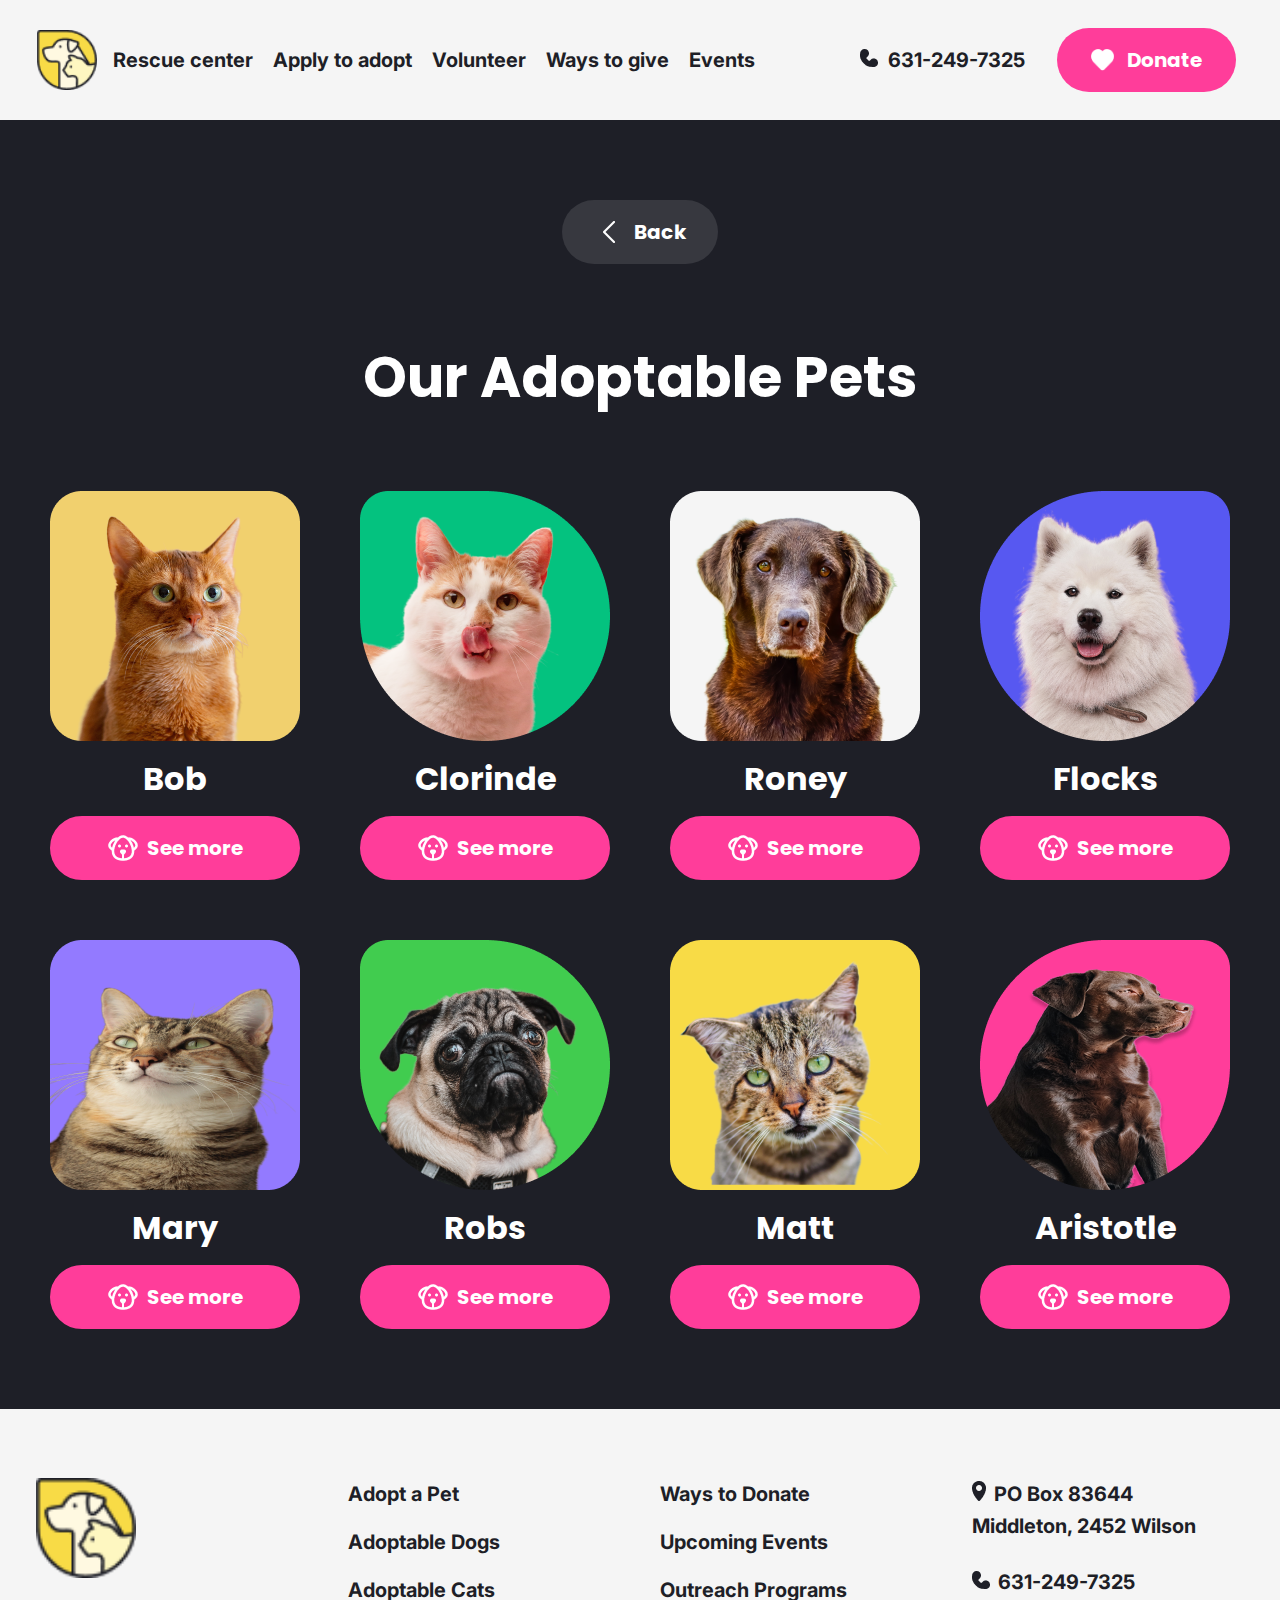
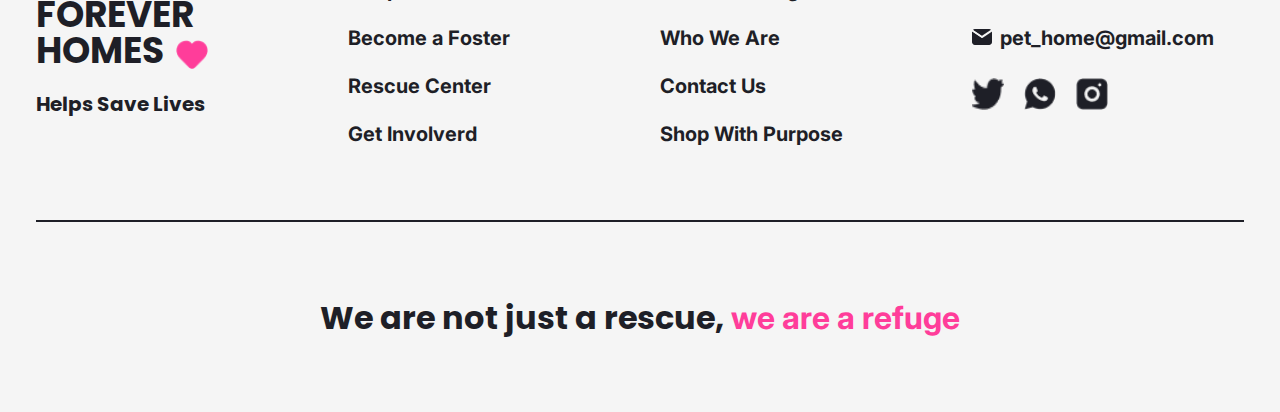
==== adoptables-page.html @ 476a66ca "Added adoptables page" ====
<!DOCTYPE html>
<html lang="en">
<head>
    <meta charset="UTF-8">
    <meta name="viewport" content="width=device-width, initial-scale=1.0">
    <title>Rescue Center</title>

    <link rel="preconnect" href="https://fonts.googleapis.com">
    <link rel="preconnect" href="https://fonts.gstatic.com" crossorigin>
    <link href="https://fonts.googleapis.com/css2?family=Poppins:ital,wght@0,100;0,200;0,300;0,400;0,500;0,600;0,700;0,800;0,900;1,100;1,200;1,300;1,400;1,500;1,600;1,700;1,800;1,900&display=swap" rel="stylesheet">
    <link href="https://fonts.googleapis.com/css2?family=Inter:wght@100..900&family=Poppins:ital,wght@0,100;0,200;0,300;0,400;0,500;0,600;0,700;0,800;0,900;1,100;1,200;1,300;1,400;1,500;1,600;1,700;1,800;1,900&display=swap" rel="stylesheet">

    <link rel="stylesheet" href="adoptables-style.css">
</head>
<body>

    <header>
        <div class="navbar">
            <div class="left-options">
                <img class="logotype" src="./assets/icons/logo.png">
                <ul>
                    <li><a>Rescue center</a></li>
                    <li><a href="#">Apply to adopt</a></li>
                    <li><a href="#">Volunteer</a></li>
                    <li><a href="#">Ways to give</a></li>
                    <li><a href="#">Events</a></li>
                </ul>
            </div>

            <div class="right-options">
                <a><img src="./assets/icons/phone-icon.png">631-249-7325</a>        
                <button id="donate"><img src="./assets/icons/heart-icon.png">Donate</button>
            </div>            
        </div>
    </header>

    <section class="stats-block">
        <div class="main-content">
            <div class="text-info">
                <button id="back-btn"><img src="assets/icons/back-arrow.png">Back</button>
                <h2>Our Adoptable Pets</h2>
            </div>

            <div class="carousel">
                <div>
                    <img src="assets/images/bob.png">
                    <p>Bob</p>
                    <button id="see-more"><img src="assets/icons/white-dog-icon.png" alt="">See more</button>
                </div>

                <div>
                    <img src="assets/images/clorinde.png">
                    <p>Clorinde</p>
                    <button id="see-more"><img src="assets/icons/white-dog-icon.png" alt="">See more</button>
                </div>

                <div>
                    <img src="assets/images/roney.png">
                    <p>Roney</p>
                    <button id="see-more"><img src="assets/icons/white-dog-icon.png" alt="">See more</button>
                </div>

                <div>
                    <img src="assets/images/flocks.png">
                    <p>Flocks</p>
                    <button id="see-more"><img src="assets/icons/white-dog-icon.png" alt="">See more</button>
                </div>

                <div>
                    <img src="assets/images/mary.png">
                    <p>Mary</p>
                    <button id="see-more"><img src="assets/icons/white-dog-icon.png" alt="">See more</button>
                </div>

                <div>
                    <img src="assets/images/robs.png">
                    <p>Robs</p>
                    <button id="see-more"><img src="assets/icons/white-dog-icon.png" alt="">See more</button>
                </div>

                <div>
                    <img src="assets/images/matt.png">
                    <p>Matt</p>
                    <button id="see-more"><img src="assets/icons/white-dog-icon.png" alt="">See more</button>
                </div>

                <div>
                    <img src="assets/images/aristotle.png">
                    <p>Aristotle</p>
                    <button id="see-more"><img src="assets/icons/white-dog-icon.png" alt="">See more</button>
                </div>
            </div>
        </div>
    </section>

    <footer>
        <div class="footer-content">
            <div class="links-block">
                <div class="logo">
                    <img src="assets/icons/logo.png">
                    <p class="name">FOREVER </br>
                        HOMES<img src="assets/icons/pink-heart-icon.png"></p>
                    <p class="logo-text">Helps Save Lives</p>
                </div> 

                <article>
                    <a>Adopt a Pet</a>
                    <a>Adoptable Dogs</a>
                    <a>Adoptable Cats</a>
                    <a>Become a Foster</a>
                    <a>Rescue Center</a>
                    <a>Get Involverd</a>
                </article>

                <article>
                    <a>Ways to Donate</a>
                    <a>Upcoming Events</a>
                    <a>Outreach Programs</a>
                    <a>Who We Are</a>
                    <a>Contact Us</a>
                    <a>Shop With Purpose</a>
                </article>

                <div class="contacts">
                    <div class="contacts-info">
                        <p><img src="assets/icons/location.png">PO Box 83644 </br>
                        Middleton, 2452 Wilson</p>
                        <p><img src="assets/icons/phone-icon.png">631-249-7325</p>
                        <p><img src="assets/icons/mail.png">pet_home@gmail.com</p>
                    </div>

                    <div class="socials">
                        <img src="assets/icons/twitter-icon.png">
                        <img src="assets/icons/whatsapp-icon.png">
                        <img src="assets/icons/instagram-icon.png">
                    </div>
                </div>
            </div>

            <div class="divider"></div>

            <div class="footer-text">
                <p>We are not just a rescue, <span class="pink-highlight">we are a refuge</span></p>
            </div>

        </div>
    </footer>

<script src="app.js"></script>
</body>
</html>
---- adoptables-style.css ----
* {
    padding: 0;
    margin: 0;
    box-sizing: border-box;
    font-family: 'Inter', sans-serif;
    text-decoration: none;
}

body {
    min-height: 100vh;
    background: #f5f5f5;
}

/* NAVIGATION BAR */

header {
    background: #f5f5f5;
    width: 100%;
    height: 120px;
    padding: 0 116px;
    display: flex;
    justify-content: center;
    align-items: center;
    position: relative;
}

.navbar {
    width: 1208px;
    height: 64px;
    gap: 85px;
    display: flex;
    flex-direction: row;
    justify-content: center;
    align-items: center;
}

.left-options {
    width: 730px;
    height: 60px;
    gap: 16px;
    display: flex;
    flex-direction: row;
    justify-content: center;
    align-items: center;
}

.logotype {
    width: 60px;
    height: 60px;
    display: flex;
    justify-content: center;
    align-items: center;
}

.left-options ul {
    list-style: none;
    width: 654px;
    height: 32px;
    gap: 20px;
    display: flex;
    align-items: flex-start;
}

.left-options ul li a {
    color: #1e1f27;
    font-size: 20px;
    font-family: 'Inter', sans-serif;
    font-weight: 700;
    line-height: 32px;
}

.right-options {
    width: 391px;
    height: 64px;
    gap: 32px;
    display: flex;
    justify-content: center;
    align-items: center;
}

.right-options a {
    color: #1e1f27;
    font-size: 20px;
    font-family: 'Inter', sans-serif;
    font-weight: 700;
    line-height: 32px;
}

.right-options a img {
    margin-right: 10px;
}

#donate {
    width: 179px;
    height: 64px;
    color: #fff;
    font-size: 20px;
    font-family: 'Poppins', sans-serif;
    font-weight: 700;
    line-height: 32px;
    background-color: #ff3d9a;
    border: none;
    border-radius: 32px;
    cursor: pointer;
    display: flex;
    flex-direction: row;
    justify-content: center;
    align-items: center;
    position: relative;
    gap: 8px;
    padding: 16px 32px;
}

#donate img {
    width: 23px;
    margin-right: 5px;
    vertical-align: middle;
}

.divider {
    width: 1208px;
    height: 2px;
    background-color: #1e1f27;
    margin: 10px auto;
}

/* STATS BLOCK */

.stats-block {
    background: #1e1f27;
    width: 100%;
    height: 1289px;
    padding: 80px 0;
    display: flex;
    flex-direction: column;
    justify-content: center;
    align-items: center;
}

.main-content {
    width: 1208px;
    height: 1129px;
    gap: 80px;
    display: flex;
    flex-direction: column;
    justify-content: center;
    align-items: center;
}

.text-info {
    width: 100%;
    height: 211px;
    gap: 80px;
    display: flex;
    flex-direction: column;
    align-items: center;
}

#back-btn {
    background: #37383f;
    color: #fff;
    font-size: 20px;
    font-family: 'Poppins', sans-serif;
    font-weight: 700;
    line-height: 32px;
    width: 156px;
    height: 64px;
    border: none;
    border-radius: 32px;
    padding: 16px 32px;
    gap: 8px;
    display: flex;
    justify-content: center;
    align-items: center;
}

#back-btn img {
    width: 32px;
    height: 32px;
}

.text-info h2 {
    color: #fff;
    font-size: 56px;
    font-family: 'Poppins', sans-serif;
    font-weight: 700;
    line-height: 120%;
    text-align: center;
}

.carousel {
    width: 100%;
    height: 838px;
    gap: 60px;
    display: flex;
    flex-wrap: wrap;
    place-content: center;
    align-items: center;
}

.carousel div {
    width: 250px;
    height: 389px;
    gap: 12px;
    display: flex;
    flex-direction: column;
    justify-content: center;
    align-items: center;
}

.carousel div img {
    width: 250px;
    height: 250px;
    display: block;
}

.carousel div p {
    color: #fff;
    font-size: 32px;
    font-family: 'Poppins', sans-serif;
    font-weight: 700;
    line-height: 160%;
    text-align: center;
}

#see-more {
    background: #ff3d9a;
    color: #fff;
    font-size: 20px;
    font-family: 'Poppins', sans-serif;
    font-weight: 700;
    line-height: 28px;
    width: 250px;
    height: 64px;
    padding: 16px 32px;
    gap: 8px;
    box-sizing: border-box;
    border: 2px solid #ff3d9a;
    border-radius: 32px;
    display: flex;
    justify-content: center;
    align-items: center;
}

#see-more img {
    width: 32px;
    height: 32px;
    display: flex;
    justify-content: center;
    align-items: center;
}


/* FOOTER */

footer {
    background: #f5f5f5;
    width: 100%;
    height: 603px;
    padding: 80px 0;
    display: flex;
    flex-direction: column;
    justify-content: center;
    align-items: center;
}

.footer-content {
    width: 1208px;
    gap: 60px;
    display: flex;
    flex-direction: column;
    justify-content: center;
    align-items: center;
}

.links-block {
    width: 1208px;
    height: 272px;
    display: flex;
    justify-content: space-between;
    align-items: flex-start;
}

.links-block .logo {
    width: 272px;
    height: 242px;
    gap: 19px;
    display: flex;
    flex-direction: column;
    align-items: flex-start;
    position: relative;
}

.links-block .logo img {
    width: 100px;
    height: 100px;
    display: flex;
}

.links-block .name {
    color: #1e1f27;
    font-size: 36px;
    font-family: 'Poppins', sans-serif;
    font-weight: 700;
    line-height: 100%;
    display: inline;
    align-items: center;
    margin: 0;
}

.links-block .name img {
    width: 32px;
    height: 29px;
    display: flex;
    position: absolute;
    bottom: 51px;
    right: 100px;
}

.logo-text {
    color: #1e1f27;
    font-size: 20px;
    font-family: 'Poppins', sans-serif;
    font-weight: 700;
    line-height: 32px;
    white-space: nowrap;
}

.links-block article {
    width: 272px;
    height: 272px;
    gap: 16px;
    display: flex;
    flex-direction: column;
    justify-content: space-between;
    align-items: flex-start;
}

.links-block article a {
    color: #1e1f27;
    font-size: 20px;
    font-family: 'Inter', sans-serif;
    font-weight: 700;
    line-height: 32px;
}

.contacts {
    width: 272px;
    height: 232px;
    gap: 24px;
    display: flex;
    flex-direction: column;
    align-items: flex-start;
}

.contacts-info {
    width: 100%;
    gap: 24px;
    display: flex;
    flex-direction: column;
    align-items: flex-start;
}

.contacts-info p {
    color: #1e1f27;
    font-size: 20px;
    font-family: 'Inter', sans-serif;
    font-weight: 700;
    line-height: 32px;
}

.contacts-info p img {
    margin-right: 8px;
}

.socials {
    width: 272px;
    height: 32px;
    gap: 20px;
    display: flex;
    align-items: flex-start;
}

.socials img {
    width: 32px;
    height: 32px;
}

.footer-text {
    width: 1208px;
    height: 51px;
    display: flex;
    justify-content: center;
    align-items: center;
}

.footer-text p {
    color: #1e1f27;
    font-size: 32px;
    font-family: 'Poppins', sans-serif;
    font-weight: 700;
    line-height: 160%;
}

.pink-highlight {
    color: #ff3d9a;
}
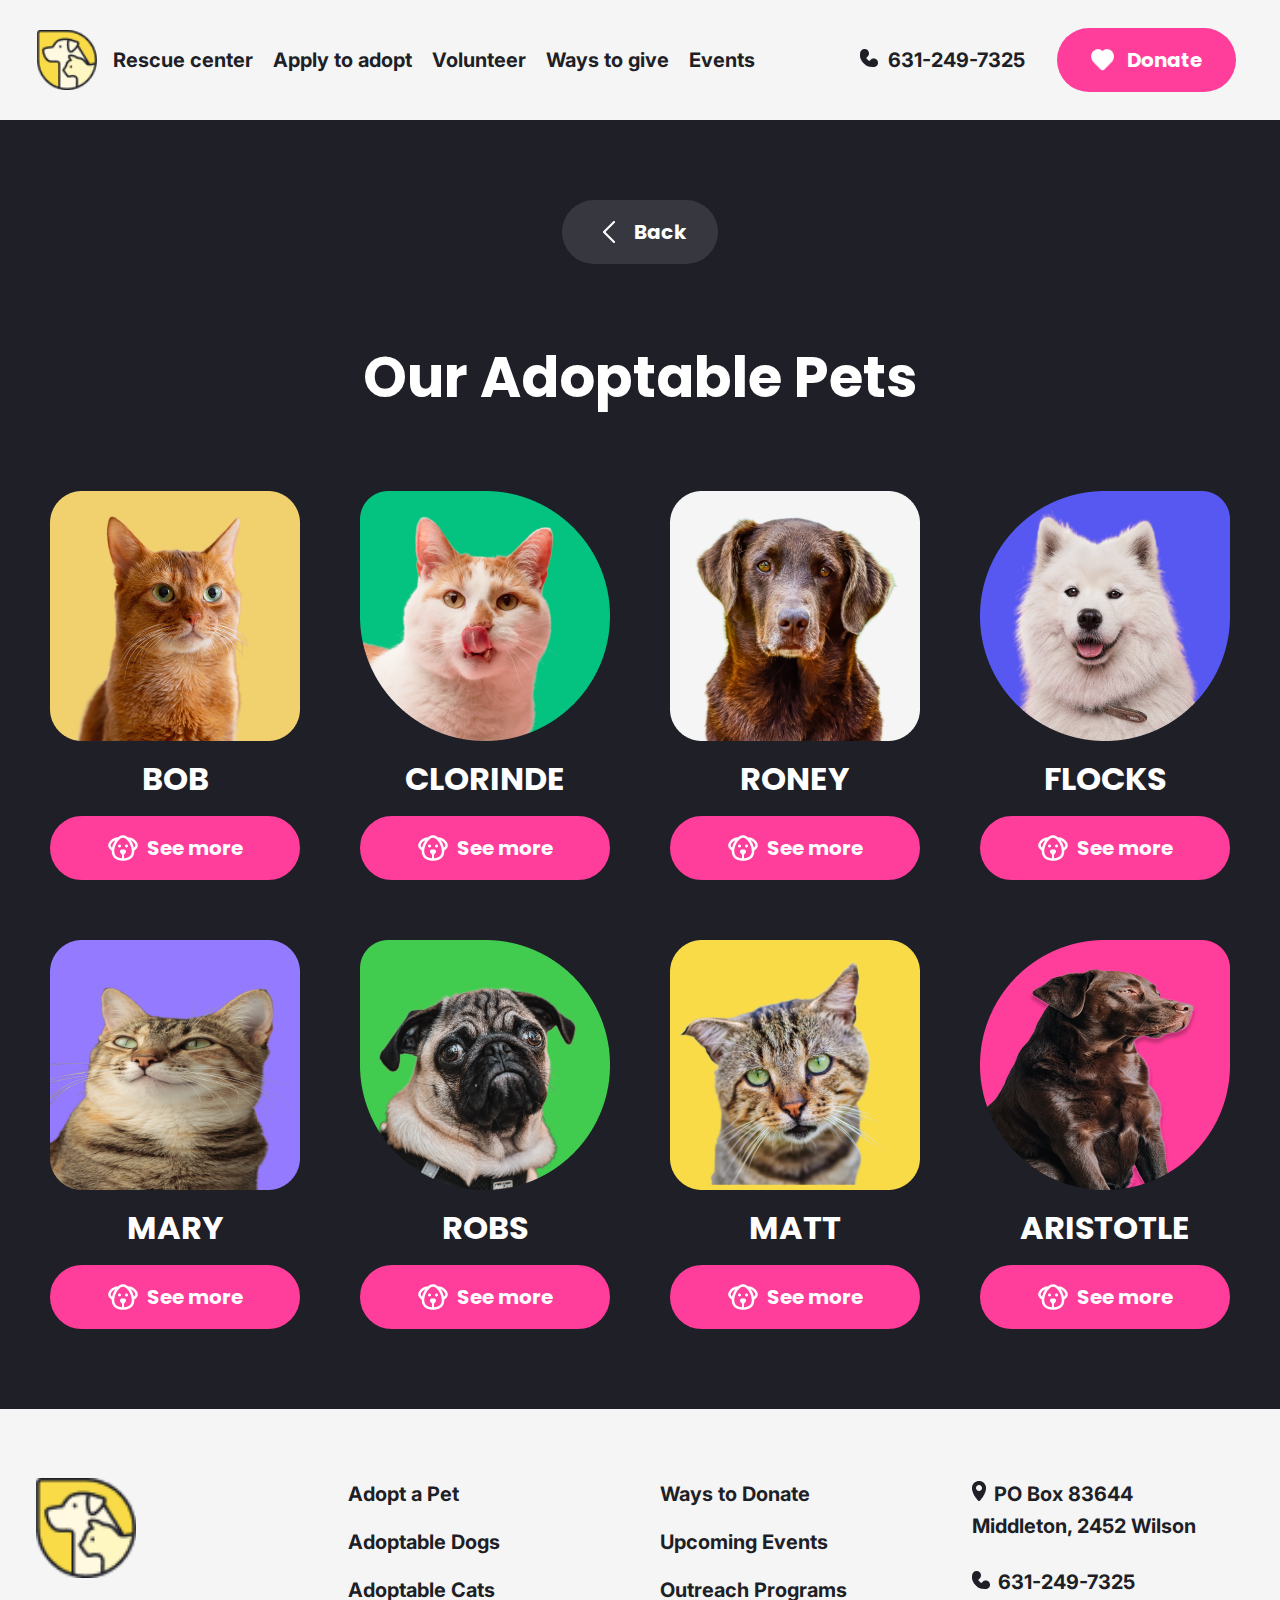
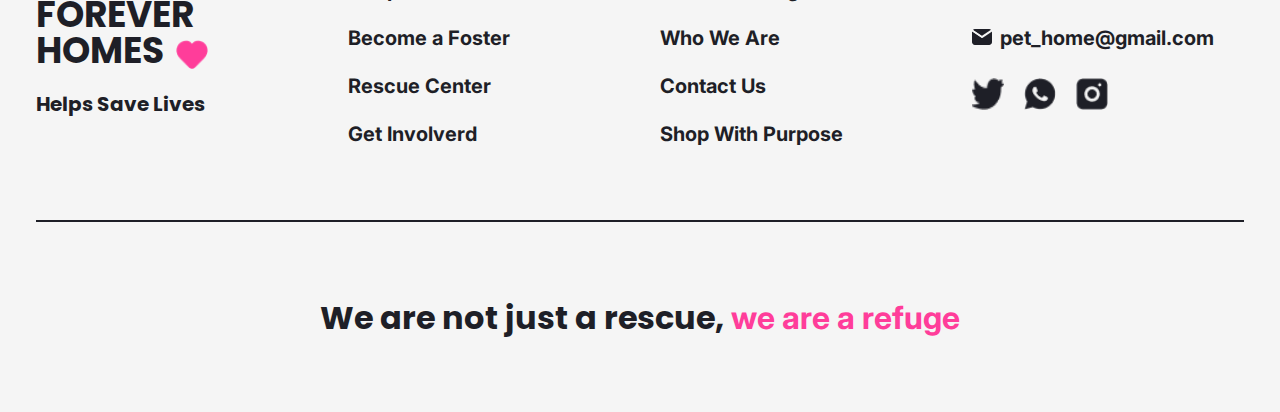
==== commit 745564a8: "Added donate modal and buttons" ====
--- a/adoptables-page.html
+++ b/adoptables-page.html
@@ -10,7 +10,9 @@
     <link href="https://fonts.googleapis.com/css2?family=Poppins:ital,wght@0,100;0,200;0,300;0,400;0,500;0,600;0,700;0,800;0,900;1,100;1,200;1,300;1,400;1,500;1,600;1,700;1,800;1,900&display=swap" rel="stylesheet">
     <link href="https://fonts.googleapis.com/css2?family=Inter:wght@100..900&family=Poppins:ital,wght@0,100;0,200;0,300;0,400;0,500;0,600;0,700;0,800;0,900;1,100;1,200;1,300;1,400;1,500;1,600;1,700;1,800;1,900&display=swap" rel="stylesheet">
 
-    <link rel="stylesheet" href="adoptables-style.css">
+    <link rel="stylesheet" href="style/header-footer-style.css">
+    <link rel="stylesheet" href="style/adoptables-style.css">
+    <link rel="stylesheet" href="style/modal-style.css">
 </head>
 <body>
 
@@ -146,6 +148,45 @@
         </div>
     </footer>
 
-<script src="app.js"></script>
+    <dialog class="donate-modal">
+        <h1>Choose your Donate</h1>
+        <div class="donate-form">
+            <div class="email">
+                <form action="submit">
+                    <label for="email">Email<span class="required">*</span></label></br>
+                    <input type="email" id="email">
+                </form>
+            </div>
+
+            <div class="donation">
+                <form action="submit">
+                    <label for="donation">How much can you help?<span class="required">*</span></label></br>
+                    <input type="text" id="donation">
+                </form>
+            </div>
+
+            <div class="payment-method">
+                    <label>Payment Method<span class="required">*</span></label></br>
+                    <div class="payment">
+                        <div class="pix">
+                            <label for="pix">Pix</label>
+                            <input type="radio" id="pix">
+                        </div>
+                        <div class="credit-card">
+                            <label for="credit-card">Credit Card</label>
+                            <input type="radio" id="credit-card">
+                        </div>
+                        <div class="paypal">
+                            <label for="paypal">Paypal</label>
+                            <input type="radio" id="paypal"> 
+                        </div>
+                    </div>
+            </div>
+            <button id="help"><img src="assets/icons/heart-icon.png">I wanna help!</button>
+            <button id="cancel-donation"><img src="assets/icons/back-arrow.png">Cancel</button>
+        </div>
+    </dialog>
+
+    <script src="adoptables.js"></script>
 </body>
 </html>--- a/style/header-footer-style.css
+++ b/style/header-footer-style.css
@@ -0,0 +1,259 @@
+/* NAVIGATION BAR */
+
+header {
+    background: #f5f5f5;
+    width: 100%;
+    height: 120px;
+    padding: 0 116px;
+    display: flex;
+    justify-content: center;
+    align-items: center;
+    position: relative;
+}
+
+.navbar {
+    width: 1208px;
+    height: 64px;
+    gap: 85px;
+    display: flex;
+    flex-direction: row;
+    justify-content: center;
+    align-items: center;
+}
+
+.left-options {
+    width: 730px;
+    height: 60px;
+    gap: 16px;
+    display: flex;
+    flex-direction: row;
+    justify-content: center;
+    align-items: center;
+}
+
+.logotype {
+    width: 60px;
+    height: 60px;
+    display: flex;
+    justify-content: center;
+    align-items: center;
+}
+
+.left-options ul {
+    list-style: none;
+    width: 654px;
+    height: 32px;
+    gap: 20px;
+    display: flex;
+    align-items: flex-start;
+}
+
+.left-options ul li a {
+    color: #1e1f27;
+    font-size: 20px;
+    font-family: 'Inter', sans-serif;
+    font-weight: 700;
+    line-height: 32px;
+}
+
+.right-options {
+    width: 391px;
+    height: 64px;
+    gap: 32px;
+    display: flex;
+    justify-content: center;
+    align-items: center;
+}
+
+.right-options a {
+    color: #1e1f27;
+    font-size: 20px;
+    font-family: 'Inter', sans-serif;
+    font-weight: 700;
+    line-height: 32px;
+}
+
+.right-options a img {
+    margin-right: 10px;
+}
+
+#donate {
+    width: 179px;
+    height: 64px;
+    color: #fff;
+    font-size: 20px;
+    font-family: 'Poppins', sans-serif;
+    font-weight: 700;
+    line-height: 32px;
+    background-color: #ff3d9a;
+    border: none;
+    border-radius: 32px;
+    cursor: pointer;
+    display: flex;
+    justify-content: center;
+    align-items: center;
+    position: relative;
+    gap: 8px;
+    padding: 16px 32px;
+}
+
+#donate img {
+    width: 23px;
+    margin-right: 5px;
+    vertical-align: middle;
+}
+
+/* FOOTER */
+
+footer {
+    background: #f5f5f5;
+    width: 100%;
+    height: 603px;
+    padding: 80px 0;
+    display: flex;
+    flex-direction: column;
+    justify-content: center;
+    align-items: center;
+}
+
+.footer-content {
+    width: 1208px;
+    gap: 60px;
+    display: flex;
+    flex-direction: column;
+    justify-content: center;
+    align-items: center;
+}
+
+.links-block {
+    width: 1208px;
+    height: 272px;
+    display: flex;
+    justify-content: space-between;
+    align-items: flex-start;
+}
+
+.links-block .logo {
+    width: 272px;
+    height: 242px;
+    gap: 19px;
+    display: flex;
+    flex-direction: column;
+    align-items: flex-start;
+    position: relative;
+}
+
+.links-block .logo img {
+    width: 100px;
+    height: 100px;
+    display: flex;
+}
+
+.links-block .name {
+    color: #1e1f27;
+    font-size: 36px;
+    font-family: 'Poppins', sans-serif;
+    font-weight: 700;
+    line-height: 100%;
+    display: inline;
+    align-items: center;
+    margin: 0;
+}
+
+.links-block .name img {
+    width: 32px;
+    height: 29px;
+    display: flex;
+    position: absolute;
+    bottom: 51px;
+    right: 100px;
+}
+
+.logo-text {
+    color: #1e1f27;
+    font-size: 20px;
+    font-family: 'Poppins', sans-serif;
+    font-weight: 700;
+    line-height: 32px;
+    white-space: nowrap;
+}
+
+.links-block article {
+    width: 272px;
+    height: 272px;
+    gap: 16px;
+    display: flex;
+    flex-direction: column;
+    justify-content: space-between;
+    align-items: flex-start;
+}
+
+.links-block article a {
+    color: #1e1f27;
+    font-size: 20px;
+    font-family: 'Inter', sans-serif;
+    font-weight: 700;
+    line-height: 32px;
+}
+
+.contacts {
+    width: 272px;
+    height: 232px;
+    gap: 24px;
+    display: flex;
+    flex-direction: column;
+    align-items: flex-start;
+}
+
+.contacts-info {
+    width: 100%;
+    gap: 24px;
+    display: flex;
+    flex-direction: column;
+    align-items: flex-start;
+}
+
+.contacts-info p {
+    color: #1e1f27;
+    font-size: 20px;
+    font-family: 'Inter', sans-serif;
+    font-weight: 700;
+    line-height: 32px;
+}
+
+.contacts-info p img {
+    margin-right: 8px;
+}
+
+.socials {
+    width: 272px;
+    height: 32px;
+    gap: 20px;
+    display: flex;
+    align-items: flex-start;
+}
+
+.socials img {
+    width: 32px;
+    height: 32px;
+}
+
+.footer-text {
+    width: 1208px;
+    height: 51px;
+    display: flex;
+    justify-content: center;
+    align-items: center;
+}
+
+.footer-text p {
+    color: #1e1f27;
+    font-size: 32px;
+    font-family: 'Poppins', sans-serif;
+    font-weight: 700;
+    line-height: 160%;
+}
+
+.pink-highlight {
+    color: #ff3d9a;
+}--- a/style/adoptables-style.css
+++ b/style/adoptables-style.css
@@ -0,0 +1,147 @@
+* {
+    padding: 0;
+    margin: 0;
+    box-sizing: border-box;
+    font-family: 'Inter', sans-serif;
+    text-decoration: none;
+}
+
+body {
+    min-height: 100vh;
+    background: #f5f5f5;
+}
+
+.divider {
+    width: 1208px;
+    height: 2px;
+    background-color: #1e1f27;
+    margin: 10px auto;
+}
+
+/* STATS BLOCK */
+
+.stats-block {
+    background: #1e1f27;
+    width: 100%;
+    height: 1289px;
+    padding: 80px 0;
+    display: flex;
+    flex-direction: column;
+    justify-content: center;
+    align-items: center;
+}
+
+.main-content {
+    width: 1208px;
+    height: 1129px;
+    gap: 80px;
+    display: flex;
+    flex-direction: column;
+    justify-content: center;
+    align-items: center;
+}
+
+.text-info {
+    width: 100%;
+    height: 211px;
+    gap: 80px;
+    display: flex;
+    flex-direction: column;
+    align-items: center;
+}
+
+#back-btn {
+    background: #37383f;
+    color: #fff;
+    font-size: 20px;
+    font-family: 'Poppins', sans-serif;
+    font-weight: 700;
+    line-height: 32px;
+    width: 156px;
+    height: 64px;
+    border: none;
+    border-radius: 32px;
+    padding: 16px 32px;
+    gap: 8px;
+    display: flex;
+    justify-content: center;
+    align-items: center;
+    cursor: pointer;
+}
+
+#back-btn img {
+    width: 32px;
+    height: 32px;
+}
+
+.text-info h2 {
+    color: #fff;
+    font-size: 56px;
+    font-family: 'Poppins', sans-serif;
+    font-weight: 700;
+    line-height: 120%;
+    text-align: center;
+}
+
+.carousel {
+    width: 100%;
+    height: 838px;
+    gap: 60px;
+    display: flex;
+    flex-wrap: wrap;
+    place-content: center;
+    align-items: center;
+}
+
+.carousel div {
+    width: 250px;
+    height: 389px;
+    gap: 12px;
+    display: flex;
+    flex-direction: column;
+    justify-content: center;
+    align-items: center;
+}
+
+.carousel div img {
+    width: 250px;
+    height: 250px;
+    display: block;
+}
+
+.carousel div p {
+    color: #fff;
+    font-size: 32px;
+    font-family: 'Poppins', sans-serif;
+    font-weight: 700;
+    line-height: 160%;
+    text-align: center;
+    text-transform: uppercase;
+}
+
+#see-more {
+    background: #ff3d9a;
+    color: #fff;
+    font-size: 20px;
+    font-family: 'Poppins', sans-serif;
+    font-weight: 700;
+    line-height: 28px;
+    width: 250px;
+    height: 64px;
+    padding: 16px 32px;
+    gap: 8px;
+    box-sizing: border-box;
+    border: 2px solid #ff3d9a;
+    border-radius: 32px;
+    display: flex;
+    justify-content: center;
+    align-items: center;
+}
+
+#see-more img {
+    width: 32px;
+    height: 32px;
+    display: flex;
+    justify-content: center;
+    align-items: center;
+}--- a/style/modal-style.css
+++ b/style/modal-style.css
@@ -0,0 +1,415 @@
+dialog {
+    background: #fff;
+    padding: 32px;
+    gap: 48px;
+    border-radius: 32px;
+    border: none;
+    flex-direction: column;
+    justify-content: center;
+    align-items: center;
+    position: fixed;
+    top: 50%;
+    left: 50%;
+    transform: translate(-50%, -50%);
+}
+
+/* ADOPT MODAL */
+
+.adopt-modal {
+    width: 448px;
+    height: 686px;
+}
+
+.modal-title {
+    width: 384px;
+    height: 86px;
+    gap: 4px;
+    display: flex;
+    flex-direction: column;
+    justify-content: center;
+    align-items: center;
+}
+
+.modal-title h1 {
+    color: #1e1f27;
+    font-size: 48px;
+    padding-bottom: 4px;
+    font-family: 'Poppins';
+    font-weight: 700;
+    line-height: 120%;
+    text-align: center;
+}
+
+.modal-title p {
+    color: #1e1f27;
+    font-size: 18px;
+    font-family: 'Poppins', sans-serif;
+    font-weight: 500;
+    line-height: 24px;
+    text-align: center;
+}
+
+.form {
+    width: 384px;
+    height: 488px;
+    gap: 24px;
+    padding: 0;
+    top: 166px;
+    left: 32px;
+    display: flex;
+    flex-direction: column;
+    align-items: center;
+    position: fixed;
+}
+
+.form div {
+    width: 100%;
+    height: 80px;
+    gap: 8px;
+    display: flex;
+    flex-direction: column;
+    align-items: flex-start;
+}
+
+.email, .full-name, .date label {
+    color: #ff3d9a;
+    font-size: 12px;
+    font-family: 'Poppins', sans-serif;
+    font-weight: 700;
+    line-height: 16px;
+    text-transform: uppercase;
+}
+
+.required {
+    color: #3f96fc;
+}
+
+.form div input {
+    background: transparent;
+    width: 384px;
+    height: 56px;
+    padding: 16px;
+    gap: 10px;
+    box-sizing: border-box;
+    border-radius: 8px;
+    display: flex;
+}
+
+.form .email input {
+    border: 1px solid #937aff;
+}
+
+.form .full-name input {
+    border: 1px solid #3f96fc;
+}
+
+.date {
+    width: 100%;
+    height: 80px;
+    gap: 8px;
+    display: flex;
+    flex-direction: column;
+    align-items: flex-start;
+}
+
+.label-dob {
+    width: 94px;
+    height: 16px;
+}
+
+.date div {
+    width: 384px;
+    height: 56px;
+    gap: 8px;
+    display: flex;
+    flex-direction: row;
+    align-items: center;
+}
+
+.date div button {
+    background: transparent;
+    width: 122.67px;
+    height: 56px;
+    padding: 16px;
+    gap: 8px;
+    box-sizing: border-box;
+    border: 1px solid #3f96fc;
+    border-radius: 8px;
+    align-items: center;
+    color: #37383f;
+    font-size: 16px;
+    font-family: 'Poppins', sans-serif;
+    font-weight: 500;
+    line-height: 24px;
+    justify-content: space-between;
+    align-items: center;
+}
+
+.date div button img {
+    width: 8px;
+    height:4.94px;
+    margin-top: 5.53px;
+    margin-left: 4px;
+}
+
+.agree-buttons {
+    width: 384px;
+    height: 176px;
+    gap: 12px;
+    display: flex;
+    flex-direction: column;
+    align-items: center;
+}
+
+.terms {
+    width: 384px;
+    height: 24px;
+    gap: 12px;
+    align-items: center;
+}
+
+.agree-label {
+    color: #1e1f27;
+    font-size: 12px;
+    font-family: 'Poppins', sans-serif;
+    font-weight: 500;
+    line-height: 16px;
+}
+
+.agree-pink {
+    color: #ff3d9a;
+}
+
+#agree {
+    display: none;
+}
+
+#agree + label:before {
+    content: '';
+    width: 24px;
+    height: 24px;
+    border-radius: 50%;
+    padding: 0;
+    background: #37383f;
+    display: inline-block;
+    vertical-align: middle;
+    margin-right: 12px;
+    cursor: pointer;
+}
+
+#agree:checked + label:before {
+    background-image: url("data:image/svg+xml,%0A%3Csvg xmlns='http://www.w3.org/2000/svg' width='14' height='14' viewBox='0 0 10 10'%3E%3Cg class='nc-icon-wrapper' stroke-width='1' fill='%23555555'%3E%3Cpath fill='none' stroke='%23FFFFFF' stroke-linecap='round' stroke-linejoin='round' stroke-miterlimit='10' data-cap='butt' d='M2.83 4.72l1.58 1.58 2.83-2.83'/%3E%3C/g%3E%3C/svg%3E");
+    background: #04c27f;
+    background-position: center;
+    border: none;
+    padding:0;
+}
+
+.agree {
+    color: #1e1f27;
+    font-size: 12px;
+    font-family: 'Poppins', sans-serif;
+    font-weight: 500;
+    line-height: 16px;
+}
+
+.agree-highlight {
+    color: #3f96fc;
+}
+
+.agree-buttons button {
+    width: 384px;
+    height: 64px;
+    padding: 16px 24px;
+    gap: 8px;
+    color: #fff;
+    font-size: 18px;
+    font-family: 'Poppins', sans-serif;
+    font-weight: 700;
+    line-height: 24px;
+    border: none;
+    border-radius: 8px;
+    display: flex;
+    justify-content: center;
+    align-items: center;
+    cursor: pointer;
+}
+
+#wanna-adopt {
+    background: #04c27f;
+}
+
+#cancel {
+    background: #37383f;
+}
+
+/* DONATE MODAL */
+
+.donate-modal {
+    width: 480px;
+    height: 716px;
+}
+
+.donate-modal h1 {
+    color: #1e1f27;
+    font-size: 48px;
+    font-family: 'Poppins', sans-serif;
+    font-weight: 700;
+    line-height: 120%;
+    text-align: center;
+    display: inline-block;
+}
+
+.donate-form {
+    width: 416px;
+    height: 488px;
+    padding: 32px 16px;
+    gap: 24px;
+    display: flex;
+    flex-direction: column;
+    align-items: center;
+    position: fixed;
+}
+
+.email {
+    width: 416px;
+    height: 80px;
+    gap: 8px;
+    display: flex;
+    flex-direction: column;
+    align-items: flex-start;
+}
+
+.email input {
+    background: transparent;
+    width: 416px;
+    height: 56px;
+    padding: 16px;
+    gap: 10px;
+    box-sizing: border-box;
+    border-radius: 8px;
+    border: 1px solid #937aff;
+    display: flex;
+}
+
+.donation label {
+    color: #ff3d9a;
+    font-size: 12px;
+    font-family: 'Poppins', sans-serif;
+    font-weight: 700;
+    line-height: 16px;
+    text-transform: uppercase;
+}
+
+.donation input {
+    background: transparent;
+    width: 416px;
+    height: 56px;
+    padding: 16px;
+    gap: 10px;
+    box-sizing: border-box;
+    border-radius: 8px;
+    border: 1px solid #3f96fc;
+    display: flex;
+}
+
+.payment-method {
+    width: 416px;
+    height: 104px;
+    display: flex;
+    flex-direction: column;
+    justify-content: center;
+    align-items: flex-start;
+}
+
+.payment-method label {
+    color: #ff3d9a;
+    font-size: 12px;
+    font-family: 'Poppins', sans-serif;
+    font-weight: 700;
+    line-height: 16px;
+    text-transform: uppercase;
+}
+
+.payment {
+    width: 416px;
+    height: 80px;
+    gap: 8px;
+    display: flex;
+    flex-direction: row;
+    justify-content: flex-start;
+    align-items: center;
+    position: relative;
+}
+
+.payment label {
+    color: #1e1f27;
+    font-size: 16px;
+    font-family: 'Poppins', sans-serif;
+    font-weight: 500;
+    line-height: 24px;
+    align-self: flex-start;
+    text-transform: capitalize;
+}
+
+.payment input {
+    padding: 4px;
+}
+
+.pix, .paypal {
+    background: transparent;
+    width: 133.33px;
+    height: 56px;
+    padding: 16px;
+    gap: 8px;
+    top: 12px;
+    box-sizing: border-box;
+    border: 1px solid #3f96fc;
+    border-radius: 8px;
+    display: flex;
+    align-items: center;
+    align-self: flex-start;
+}
+
+.credit-card {
+    background: transparent;
+    width: 133.33px;
+    height: 80px;
+    padding: 16px;
+    gap: 8px;
+    margin-bottom: 14px;
+    box-sizing: border-box;
+    border: 1px solid #3f96fc;
+    border-radius: 8px;
+    display: flex;
+    justify-content: flex-start;
+    align-items: center;
+    align-self: center;
+}
+
+.donate-form button {
+    height: 64px;
+    padding: 16px 32px;
+    gap: 8px;
+    border: none;
+    border-radius: 32px;
+    display: flex;
+    justify-content: center;
+    align-items: center;
+    color: #fff;
+    font-size: 20px;
+    font-family: 'Poppins', sans-serif;
+    font-weight: 700;
+    line-height: 32px;
+    cursor: pointer;
+}
+
+#help {
+    background: #ff3d9a;
+    width: 249px;
+}
+
+#cancel-donation {
+    background: #37383f;
+    width: 177px;
+}